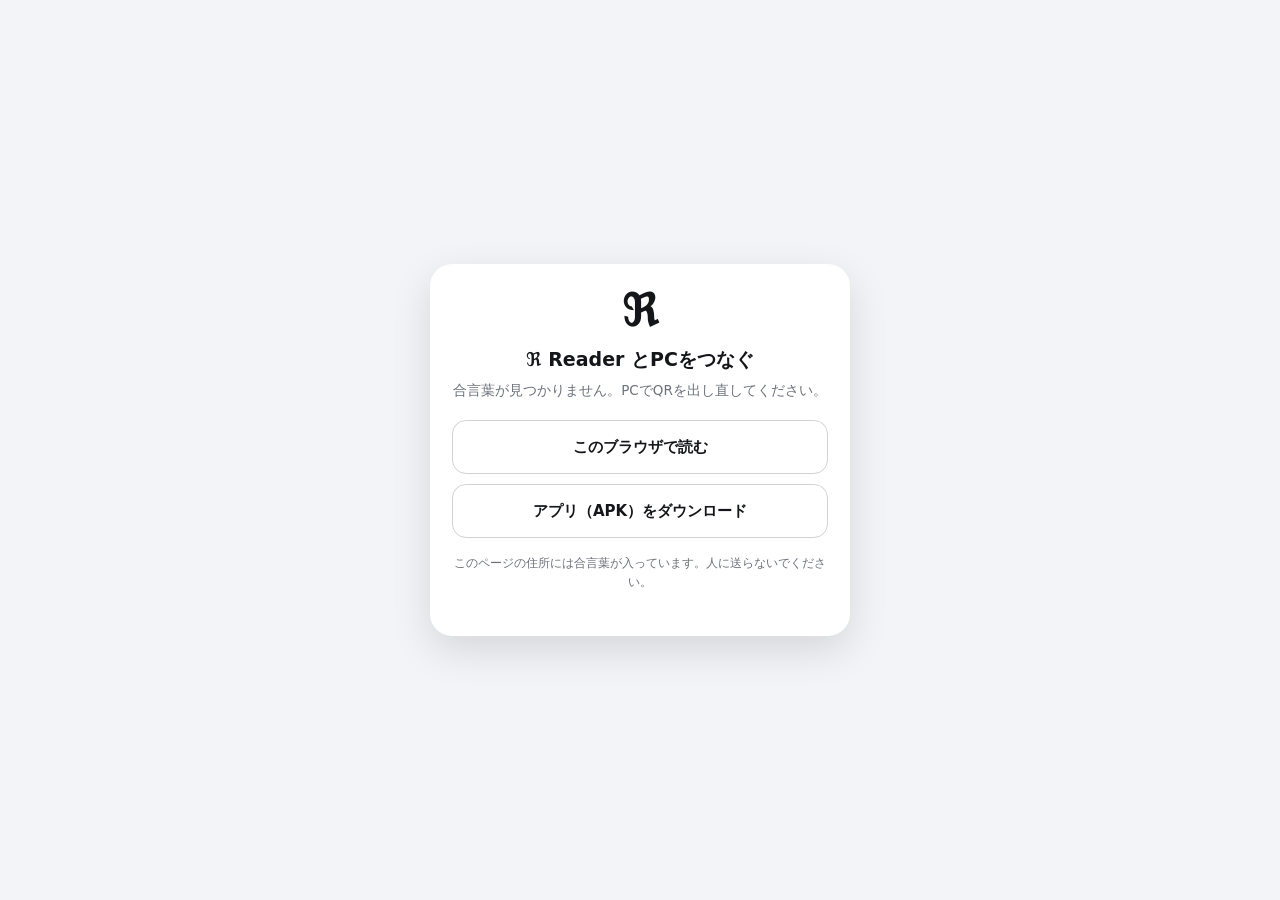
==== pair.html @ 33eaae43 "SID Reader 0.23.0: pair.html" ====
<!doctype html>
<html lang="ja">
<head>
<meta charset="utf-8">
<meta name="viewport" content="width=device-width,initial-scale=1">
<meta name="referrer" content="no-referrer">
<title>ℜ Reader とつなぐ</title>
<style>
  :root { color-scheme: light dark; --bg: #f3f4f7; --card: #fff; --ink: #15161a; --mute: #6d717b; --acc: #15161a; --acc-ink: #fff; }
  @media (prefers-color-scheme: dark) { :root { --bg: #0f1013; --card: #1b1c21; --ink: #eef0f4; --mute: #9094a0; --acc: #eef0f4; --acc-ink: #15161a; } }
  * { box-sizing: border-box; }
  body { margin: 0; min-height: 100vh; display: grid; place-items: center; background: var(--bg); color: var(--ink);
         font: 15px/1.6 "BIZ UDPGothic", "Hiragino Sans", "Noto Sans JP", system-ui, sans-serif; padding: 16px; }
  main { width: min(420px, 100%); background: var(--card); border-radius: 22px; padding: 26px 22px; box-shadow: 0 14px 40px rgba(0,0,0,.12); text-align: center; }
  .mark { font: 700 44px/1 Georgia, serif; }
  h1 { font-size: 19px; margin: 10px 0 4px; }
  p { color: var(--mute); margin: 6px 0 18px; font-size: 13.5px; }
  a.btn { display: block; padding: 14px; border-radius: 14px; text-decoration: none; font-weight: 700; margin-top: 10px; }
  .primary { background: var(--acc); color: var(--acc-ink); }
  .ghost { color: var(--ink); border: 1px solid rgba(127,127,127,.35); }
  .small { font-size: 12px; margin-top: 16px; }
</style>
</head>
<body>
<main>
  <div class="mark">ℜ</div>
  <h1>ℜ Reader とPCをつなぐ</h1>
  <p id="msg">Androidアプリを入れたスマホなら「アプリで開く」を押してください。</p>
  <a id="openApp" class="btn primary" href="#">アプリで開く</a>
  <a id="openWeb" class="btn ghost" href="#">このブラウザで読む</a>
  <a id="getApk" class="btn ghost" href="rreader.apk">アプリ（APK）をダウンロード</a>
  <p class="small">このページの住所には合言葉が入っています。人に送らないでください。</p>
</main>
<script>
"use strict";
// v0.23: QRを短くするため、PCのhelperが /app/p/<コード> → ここへ合言葉付きで転送する。
(() => {
  const hash = location.hash.slice(1);
  history.replaceState(null, "", location.pathname);
  const webUrl = `${location.origin}/app/#${hash}`;
  const isAndroid = /Android/i.test(navigator.userAgent);
  // アプリが入っていないときはAPKのダウンロードへ
  const intent = `intent://pair?u=${encodeURIComponent(webUrl)}#Intent;scheme=rreader;package=jp.rreader.app;S.browser_fallback_url=${encodeURIComponent(location.origin + "/app/rreader.apk")};end`;
  const plain = `rreader://pair?u=${encodeURIComponent(webUrl)}`;
  const openApp = document.getElementById("openApp");
  openApp.href = isAndroid ? intent : plain;
  document.getElementById("openWeb").href = webUrl;
  if (!hash) { document.getElementById("msg").textContent = "合言葉が見つかりません。PCでQRを出し直してください。"; openApp.remove(); return; }
  if (!isAndroid) { openApp.remove(); document.getElementById("getApk").remove(); document.getElementById("msg").textContent = "このブラウザで読むには下のボタンを押してください。"; }

})();
</script>
</body>
</html>
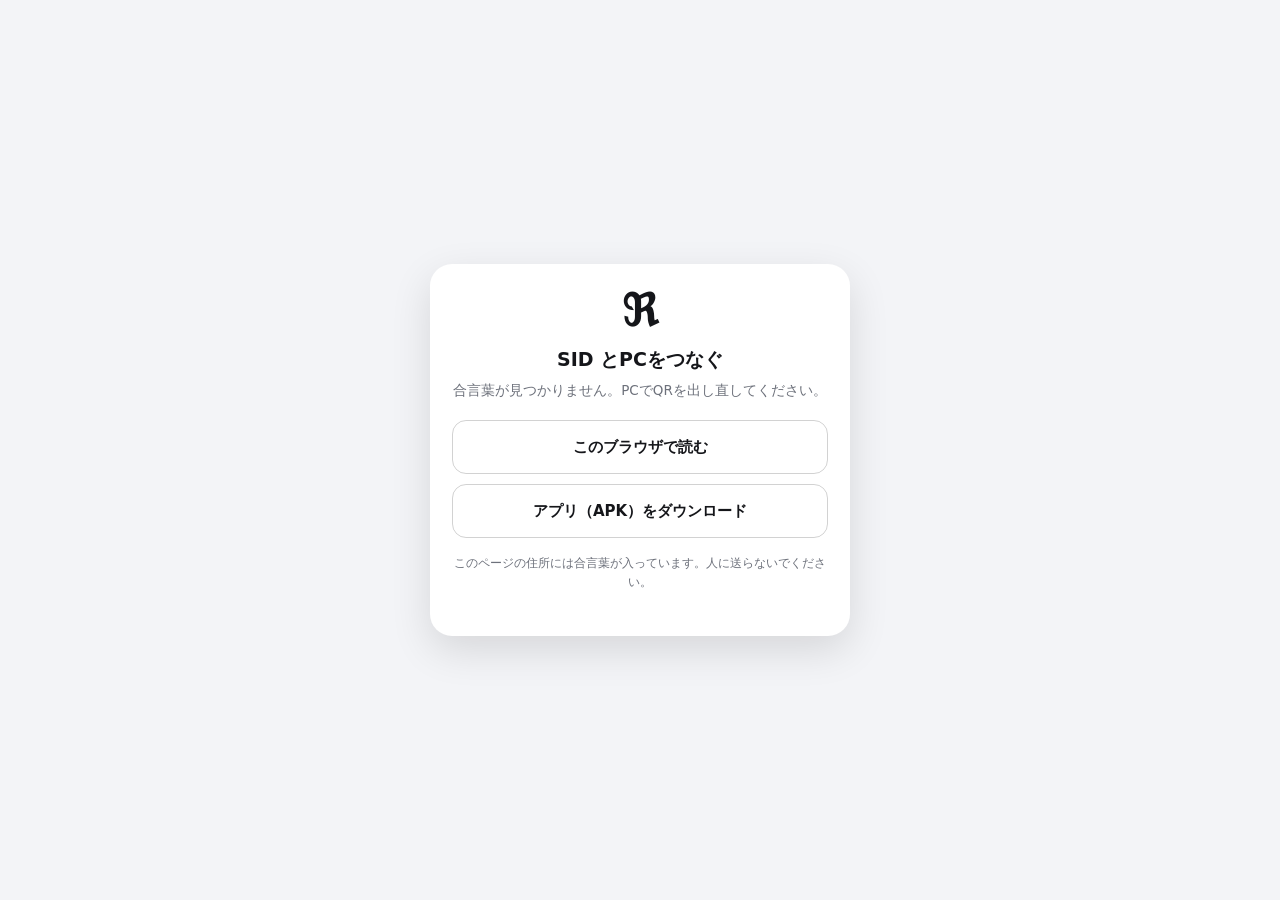
==== commit b906a216: "SID Reader 0.34.0: pair.html" ====
--- a/pair.html
+++ b/pair.html
@@ -4,7 +4,7 @@
 <meta charset="utf-8">
 <meta name="viewport" content="width=device-width,initial-scale=1">
 <meta name="referrer" content="no-referrer">
-<title>ℜ Reader とつなぐ</title>
+<title>SID とつなぐ</title>
 <style>
   :root { color-scheme: light dark; --bg: #f3f4f7; --card: #fff; --ink: #15161a; --mute: #6d717b; --acc: #15161a; --acc-ink: #fff; }
   @media (prefers-color-scheme: dark) { :root { --bg: #0f1013; --card: #1b1c21; --ink: #eef0f4; --mute: #9094a0; --acc: #eef0f4; --acc-ink: #15161a; } }
@@ -24,7 +24,7 @@
 <body>
 <main>
   <div class="mark">ℜ</div>
-  <h1>ℜ Reader とPCをつなぐ</h1>
+  <h1>SID とPCをつなぐ</h1>
   <p id="msg">Androidアプリを入れたスマホなら「アプリで開く」を押してください。</p>
   <a id="openApp" class="btn primary" href="#">アプリで開く</a>
   <a id="openWeb" class="btn ghost" href="#">このブラウザで読む</a>
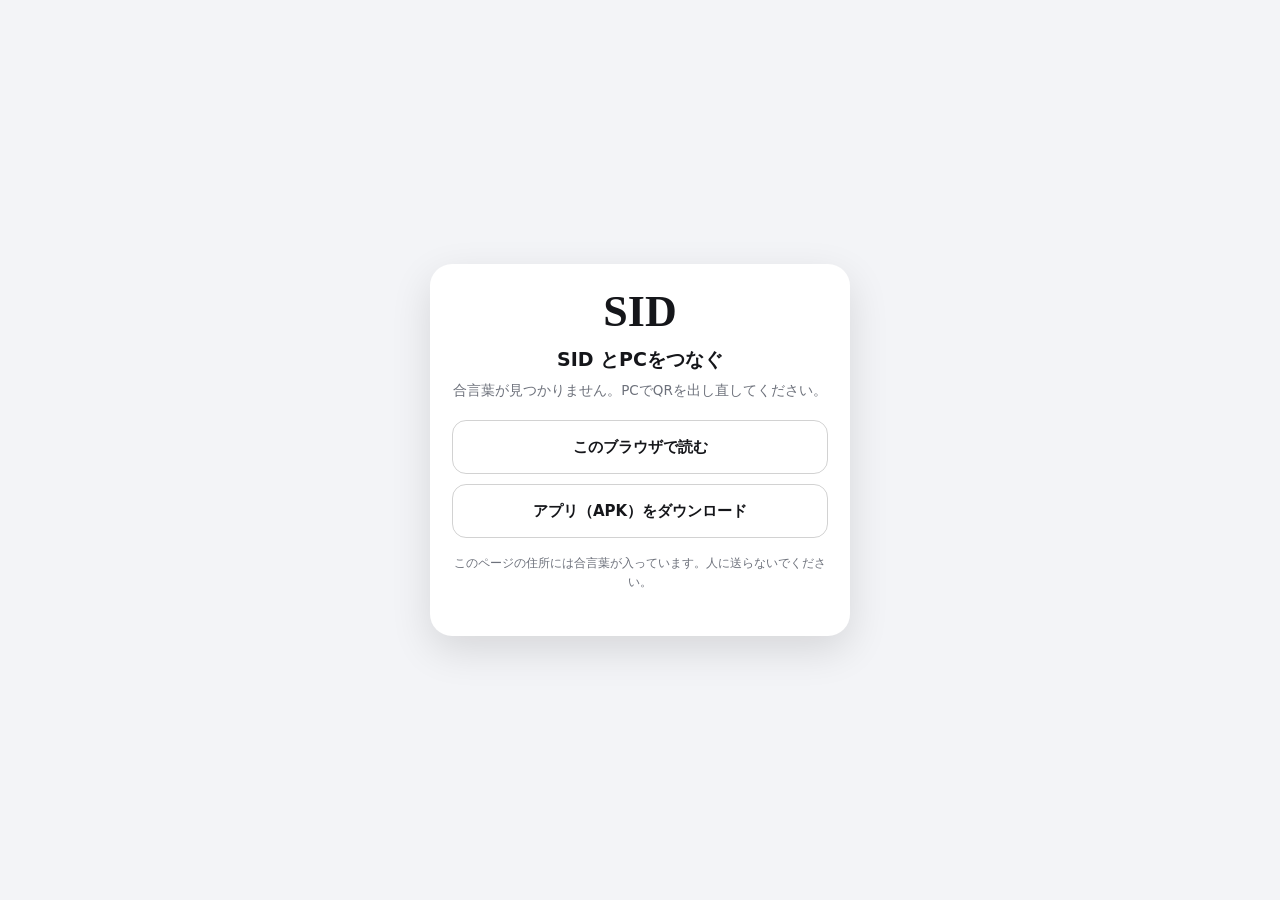
==== commit f0ce5972: "SID Reader 0.34.0: pair.html" ====
--- a/pair.html
+++ b/pair.html
@@ -23,7 +23,7 @@
 </head>
 <body>
 <main>
-  <div class="mark">ℜ</div>
+  <div class="mark">SID</div>
   <h1>SID とPCをつなぐ</h1>
   <p id="msg">Androidアプリを入れたスマホなら「アプリで開く」を押してください。</p>
   <a id="openApp" class="btn primary" href="#">アプリで開く</a>
